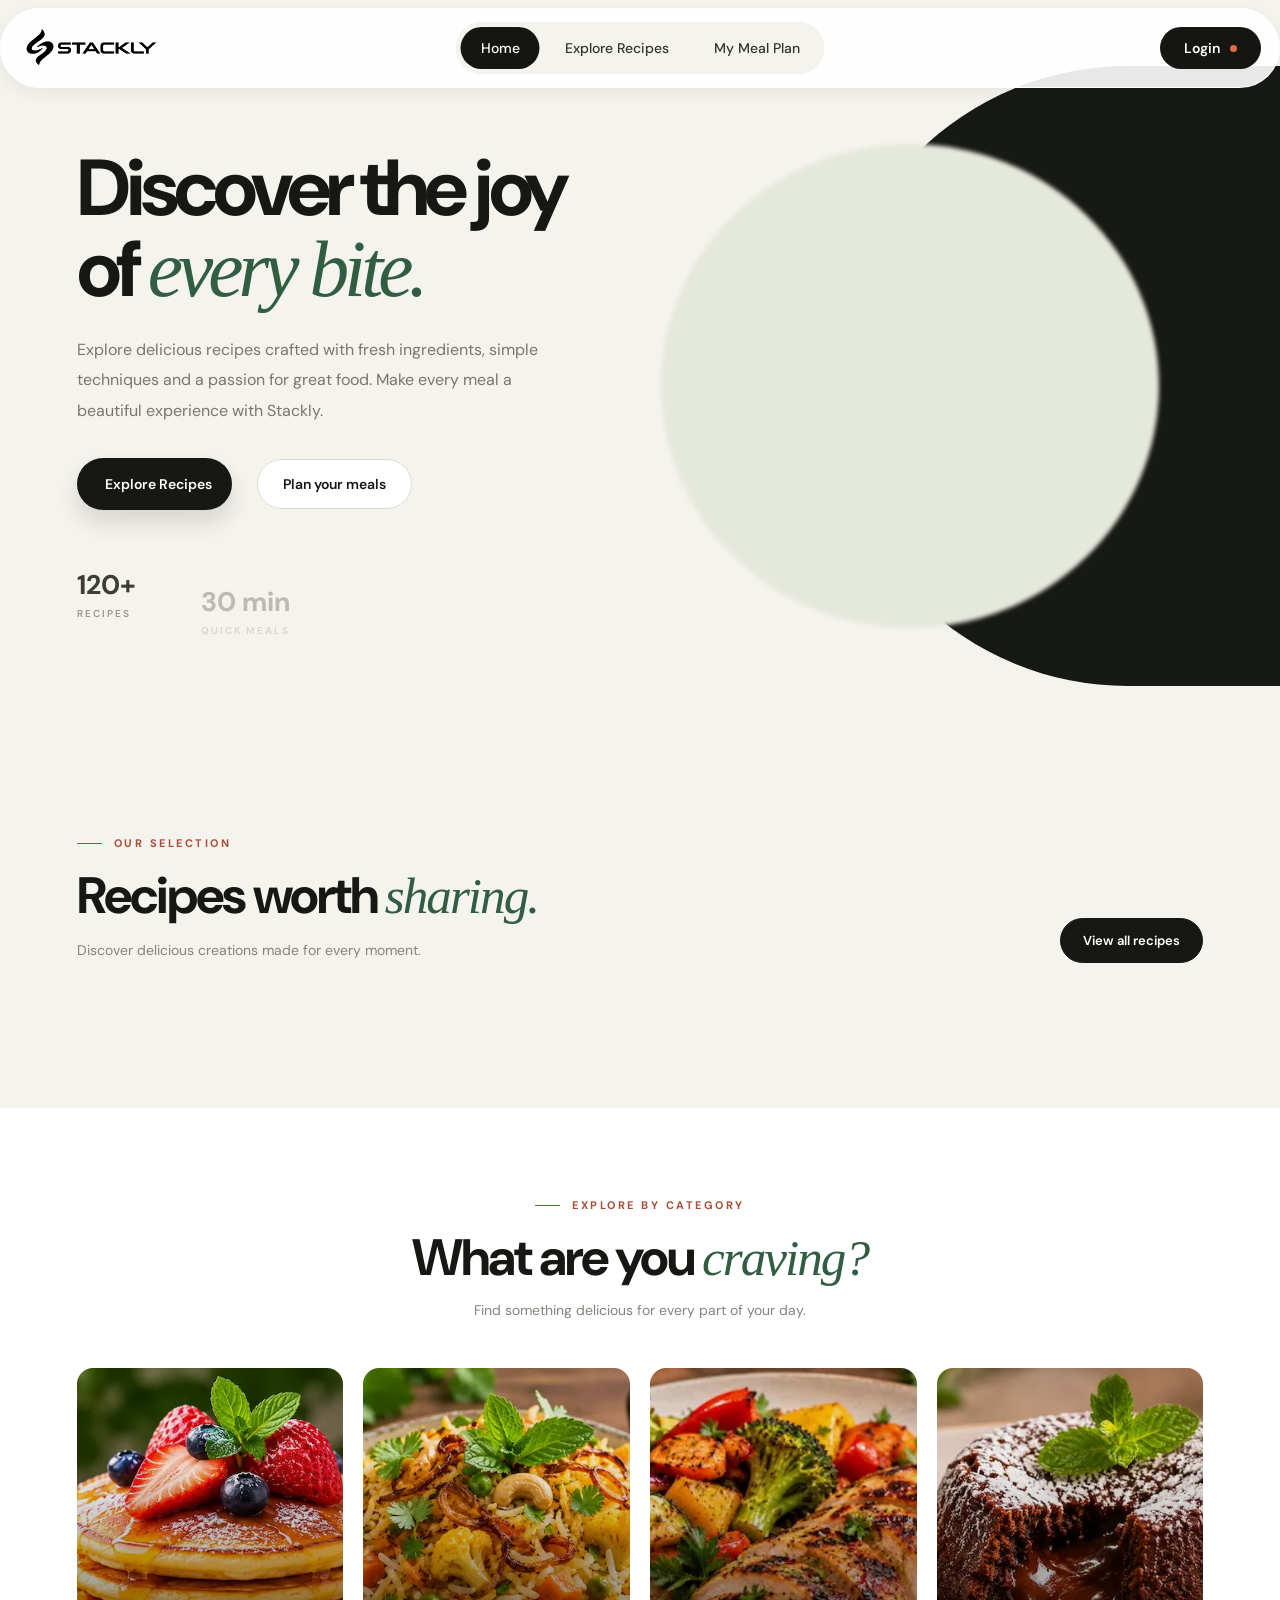
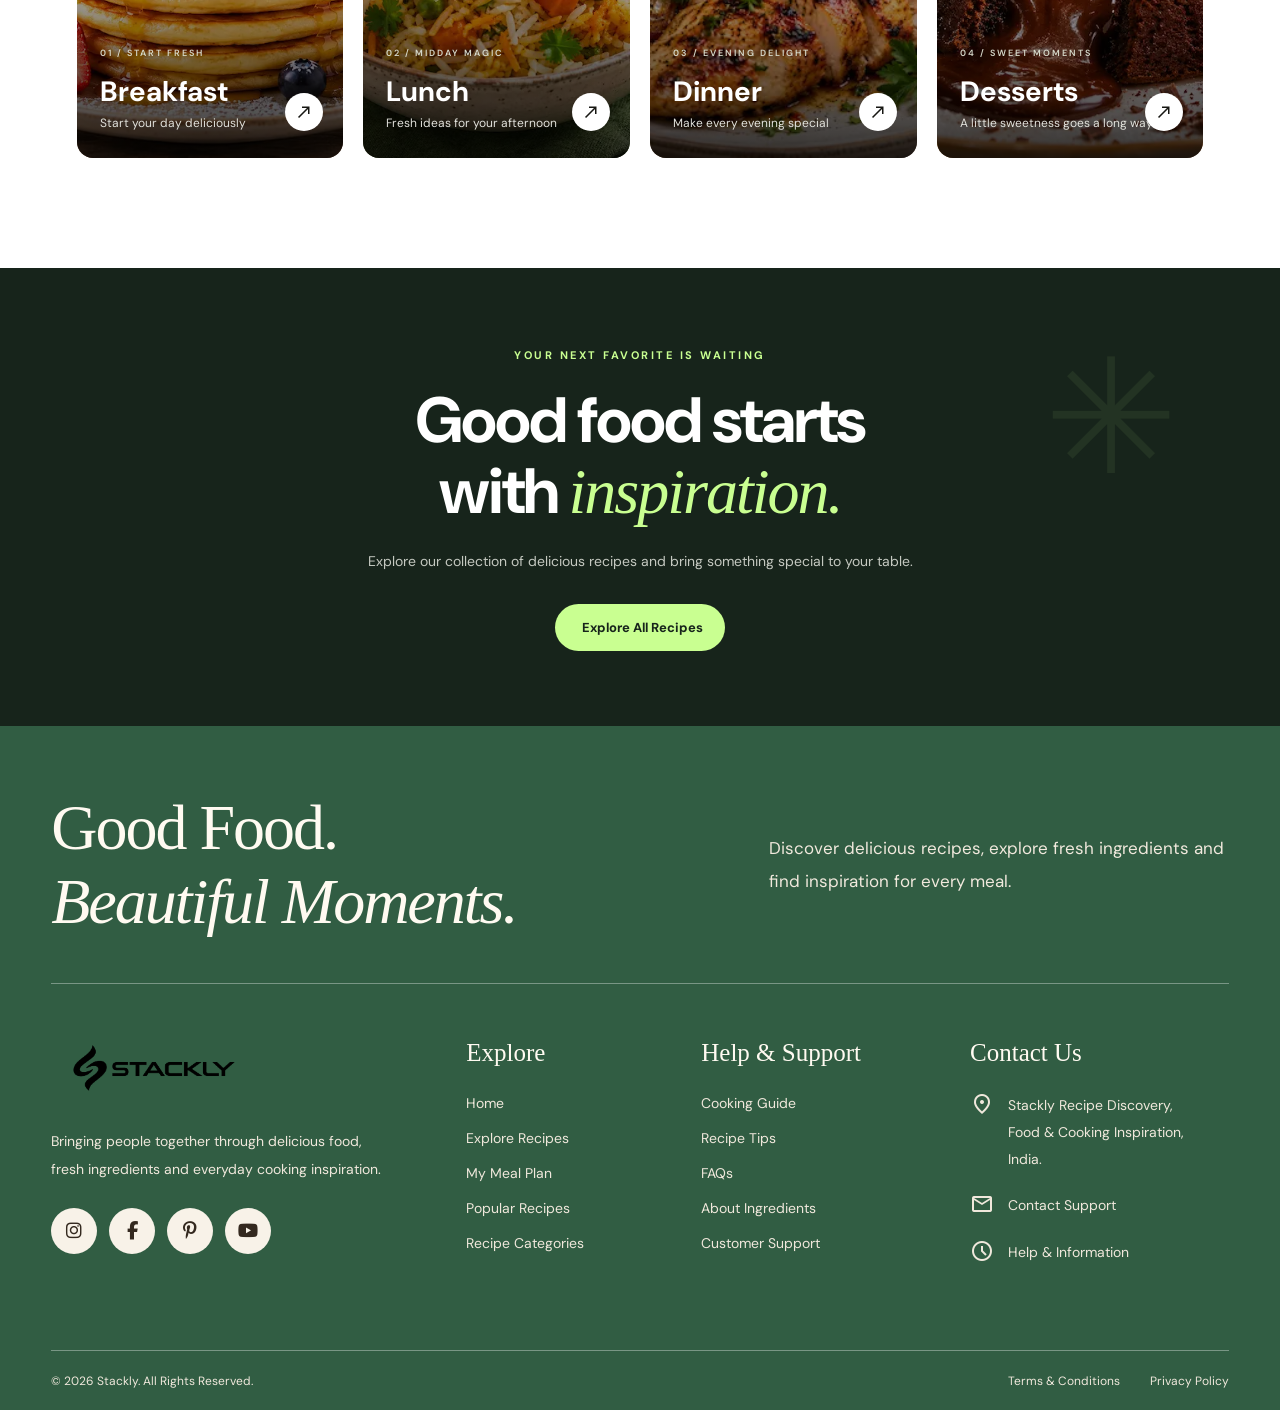
==== index.html @ 461951fd "first commit" ====
<!DOCTYPE html>
<html lang="en">

<head>
    <meta charset="UTF-8">
    <meta name="viewport" content="width=device-width, initial-scale=1.0">

    <title>Stackly | Recipe Discovery</title>
<link rel="stylesheet"
href="https://cdnjs.cloudflare.com/ajax/libs/font-awesome/6.5.2/css/all.min.css">
    <!-- Google Fonts -->
    <link rel="preconnect" href="https://fonts.googleapis.com">
    <link rel="preconnect" href="https://fonts.gstatic.com" crossorigin>
<link href="https://fonts.googleapis.com/css2?family=Material+Symbols+Outlined:opsz,wght,FILL,GRAD@24,400,0,0"
rel="stylesheet">
    <link href="https://fonts.googleapis.com/css2?family=DM+Sans:wght@400;500;600;700&display=swap" rel="stylesheet">
<link href="https://unpkg.com/aos@2.3.1/dist/aos.css" rel="stylesheet">
    <!-- CSS -->
    <link rel="stylesheet" href="css/style.css">
    <link rel="stylesheet" href="css/home.css">

</head>

<body>

    <!-- NAVBAR START -->

    <header class="stackly-header">

        <nav class="stackly-navbar">

            <!-- LOGO -->

            <div class="navbar-logo">
                <a href="index.html">
                    <img src="assets/black-logo.webp"
                         alt="Stackly Logo"
                         class="stackly-logo">
                </a>
            </div>


            <!-- CENTER NAVIGATION -->

            <div class="navbar-menu" id="navbarMenu">

                <ul class="nav-links">

                    <li>
                        <a href="index.html" class="nav-link active">
                            Home
                        </a>
                    </li>

                    <li>
                        <a href="explore.html" class="nav-link">
                            Explore Recipes
                        </a>
                    </li>

                    <li>
                        <a href="meal-plan.html" class="nav-link">
                            My Meal Plan
                        </a>
                    </li>

                </ul>

                <!-- MOBILE LOGIN -->

                <a href="404.html" class="mobile-login-btn">
                    Login
                </a>

            </div>


            <!-- DESKTOP LOGIN -->

            <div class="navbar-actions">

                <a href="404.html" class="navbar-login-btn">
                    Login
                    <span class="login-dot"></span>
                </a>

            </div>


            <!-- MOBILE HAMBURGER -->

            <button class="hamburger-menu"
                    id="hamburgerMenu"
                    aria-label="Open navigation menu"
                    aria-expanded="false"
                    aria-controls="navbarMenu">

                <span></span>
                <span></span>
                <span></span>

            </button>

        </nav>

    </header>


<!-- =====================================
     STACKLY HOME HERO SECTION
===================================== -->

<section class="recipe-hero">

    <!-- BACKGROUND DECORATION -->

    <div class="hero-bg-shape"></div>

    <div class="hero-container">

        <!-- LEFT CONTENT -->

        <div class="hero-content">

            <div class="hero-eyebrow" data-aos="fade-up">
                <span class="eyebrow-line"></span>
                <span>THE ART OF GOOD FOOD</span>
            </div>

            <h1 class="hero-title">
                Discover the joy
                <br>
                of <span>every bite.</span>
            </h1>

            <p class="hero-description">
                Explore delicious recipes crafted with fresh ingredients,
                simple techniques and a passion for great food.
                Make every meal a beautiful experience with Stackly.
            </p>

            <!-- BUTTONS -->

            <div class="hero-buttons">

                <a href="explore.html" class="hero-primary-btn">
                    Explore Recipes

                </a>

                <a href="meal-plan.html" class="hero-secondary-btn">
                    Plan your meals
    
                </a>

            </div>

            <!-- HERO STATISTICS -->

            <div class="hero-stats">

                <div class="stat-item">
                    <h3>120+</h3>
                    <p>RECIPES</p>
                </div>

                <div class="stat-item">
                    <h3>30 min</h3>
                    <p>QUICK MEALS</p>
                </div>

                <div class="stat-item">
                    <h3>100%</h3>
                    <p>FRESH IDEAS</p>
                </div>

            </div>

            <!-- BOTTOM LABEL -->

            <div class="hero-bottom-label">
                <span class="season-dot"></span>
                <span>COOK FRESH · EAT WELL · LIVE BETTER</span>
            </div>

        </div>


        <!-- RIGHT IMAGE CONTENT -->

        <div class="hero-visual">

            <div class="hero-image-bg"></div>

            <!-- MAIN FOOD IMAGE -->

            <div class="hero-main-image">

                <img src="assets/recipe-bowl.webp"
                     alt="Fresh healthy salad bowl"
                     class="hero-food-img">

            </div>

            <!-- FLOATING LABEL 1 -->

            <div class="floating-label label-one">
                <span class="label-icon">✦</span>
                <div>
                    <strong>Fresh ingredients</strong>
                    <small>Made with love</small>
                </div>
            </div>

            <!-- FLOATING LABEL 2 -->

            <div class="floating-label label-two">
                <span class="label-icon">◉</span>
                <div>
                    <strong>Easy to prepare</strong>
                    <small>Simple everyday cooking</small>
                </div>
            </div>

            <!-- DECORATIVE ELEMENTS -->

            <span class="hero-decoration decoration-one">✳</span>
            <span class="hero-decoration decoration-two">✦</span>
            <span class="hero-decoration decoration-three">✳</span>

        </div>

    </div>

</section>


<!-- =====================================
     POPULAR RECIPES SECTION
===================================== -->

<section class="popular-section">

    <div class="section-heading" data-aos="fade-up">

        <div class="section-eyebrow">
            <span></span>
            OUR SELECTION
        </div>

        <div class="section-heading-row">
            <div>
                <h2>Recipes worth <em>sharing.</em></h2>
                <p>Discover delicious creations made for every moment.</p>
            </div>

            <a href="explore.html" class="section-view-link">
                View all recipes
            </a>
        </div>

    </div>

    <!-- RECIPE CARDS GENERATED BY JAVASCRIPT -->

    <div class="popular-grid" id="popularRecipes"></div>

</section>


<!-- =====================================
     RECIPE CATEGORIES SECTION
===================================== -->

<section class="category-section">

    <div class="section-heading category-heading" data-aos="fade-up">

        <div class="section-eyebrow">
            <span></span>
            EXPLORE BY CATEGORY
        </div>

        <h2>What are you <em>craving?</em></h2>

        <p>Find something delicious for every part of your day.</p>

    </div>


    <div class="category-grid">

        <!-- BREAKFAST -->

        <a href="explore.html?category=Breakfast"
           class="category-card"
           data-aos="fade-up">

            <img src="assets/breakfast.webp"
                 alt="Breakfast recipes">

            <div class="category-overlay"></div>

            <div class="category-content">
                <span>01 / START FRESH</span>
                <h3>Breakfast</h3>
                <p>Start your day deliciously</p>
               <span class="category-arrow">
    <span class="material-symbols-outlined">north_east</span>
</span>
            </div>

        </a>


        <!-- LUNCH -->

        <a href="explore.html?category=Lunch"
           class="category-card"
           data-aos="fade-up"
           data-aos-delay="100">

            <img src="assets/Rustic Vegetable Biryani Feast.webp"
                 alt="Lunch recipes">

            <div class="category-overlay"></div>

            <div class="category-content">
                <span>02 / MIDDAY MAGIC</span>
                <h3>Lunch</h3>
                <p>Fresh ideas for your afternoon</p>
    <span class="category-arrow">
    <span class="material-symbols-outlined">north_east</span>
</span>
            </div>

        </a>


        <!-- DINNER -->

        <a href="explore.html?category=Dinner"
           class="category-card"
           data-aos="fade-up"
           data-aos-delay="200">

            <img src="assets/dinner.webp"
                 alt="Dinner recipes">

            <div class="category-overlay"></div>

            <div class="category-content">
                <span>03 / EVENING DELIGHT</span>
                <h3>Dinner</h3>
                <p>Make every evening special</p>
    <span class="category-arrow">
    <span class="material-symbols-outlined">north_east</span>
</span>
            </div>

        </a>


        <!-- DESSERTS -->

        <a href="explore.html?category=Desserts"
           class="category-card"
           data-aos="fade-up"
           data-aos-delay="300">

            <img src="assets/deserts.webp"
                 alt="Dessert recipes">

            <div class="category-overlay"></div>

            <div class="category-content">
                <span>04 / SWEET MOMENTS</span>
                <h3>Desserts</h3>
                <p>A little sweetness goes a long way</p>
            <span class="category-arrow">
    <span class="material-symbols-outlined">north_east</span>
</span>
            </div>

        </a>

    </div>

</section>


<!-- =====================================
     EXPLORE RECIPES CTA
===================================== -->

<section class="explore-cta" data-aos="fade-up">

    <div class="cta-content">

        <span class="cta-eyebrow">YOUR NEXT FAVORITE IS WAITING</span>

        <h2>
            Good food starts
            <br>
            with <em>inspiration.</em>
        </h2>

        <p>
            Explore our collection of delicious recipes
            and bring something special to your table.
        </p>

        <a href="explore.html" class="cta-explore-btn">
            Explore All Recipes
    
        </a>

    </div>

    <div class="cta-decoration">✳</div>

</section>


<!-- =====================================
     STACKLY RECIPE DISCOVERY FOOTER
===================================== -->

<footer class="stackly-footer">

    <!-- FOOTER TOP CONTENT -->

    <div class="footer-top">

        <div class="footer-top-heading">

            <h2>
                Good Food.
                <br>
                <span>Beautiful Moments.</span>
            </h2>

            <p>
                Discover delicious recipes, explore fresh ingredients
                and find inspiration for every meal.
            </p>

        </div>

    </div>


    <!-- FOOTER MAIN CONTENT -->

    <div class="footer-main">

        <!-- BRAND COLUMN -->

        <div class="footer-brand">

            <a href="index.html" class="footer-logo-link">

                <img src="assets/black-logo.webp"
                     alt="Stackly Recipe Discovery"
                     class="footer-logo">

            </a>

            <p class="footer-description">
                Bringing people together through delicious food,
                fresh ingredients and everyday cooking inspiration.
            </p>


            <!-- SOCIAL ICONS -->

            <div class="footer-social">

                <a href="404.html" aria-label="Instagram">
                    <i class="fa-brands fa-instagram"></i>
                </a>

                <a href="404.html" aria-label="Facebook">
                    <i class="fa-brands fa-facebook-f"></i>
                </a>

                <a href="404.html" aria-label="Pinterest">
                    <i class="fa-brands fa-pinterest-p"></i>
                </a>

                <a href="404.html" aria-label="YouTube">
                    <i class="fa-brands fa-youtube"></i>
                </a>

            </div>

        </div>


        <!-- LINKS COLUMN -->

        <div class="footer-column">

            <h3>Explore</h3>

            <ul>

                <li>
                    <a href="index.html">Home</a>
                </li>

                <li>
                    <a href="explore.html">Explore Recipes</a>
                </li>

                <li>
                    <a href="meal-plan.html">My Meal Plan</a>
                </li>

                <li>
                    <a href="404.html">Popular Recipes</a>
                </li>

                <li>
                    <a href="404.html">Recipe Categories</a>
                </li>

            </ul>

        </div>


        <!-- HELP COLUMN -->

        <div class="footer-column">

            <h3>Help & Support</h3>

            <ul>

                <li>
                    <a href="404.html">Cooking Guide</a>
                </li>

                <li>
                    <a href="404.html">Recipe Tips</a>
                </li>

                <li>
                    <a href="404.html">FAQs</a>
                </li>

                <li>
                    <a href="404.html">About Ingredients</a>
                </li>

                <li>
                    <a href="404.html">Customer Support</a>
                </li>

            </ul>

        </div>


        <!-- CONTACT COLUMN -->

        <div class="footer-column footer-contact">

            <h3>Contact Us</h3>

            <div class="footer-contact-item">

              <span class="material-symbols-outlined">location_on</span>

                <p>
                    Stackly Recipe Discovery,
                    <br>
                    Food & Cooking Inspiration,
                    <br>
                    India.
                </p>

            </div>

            <a href="404.html" class="footer-contact-item">

            <span class="material-symbols-outlined">mail</span>

                <span>Contact Support</span>

            </a>

            <a href="404.html" class="footer-contact-item">

                <span class="material-symbols-outlined">schedule</span>

                <span>Help & Information</span>

            </a>

        </div>

    </div>


    <!-- FOOTER BOTTOM -->

    <div class="footer-bottom">

        <p>
            © 2026 Stackly. All Rights Reserved.
        </p>

        <div class="footer-bottom-links">

            <a href="404.html">Terms & Conditions</a>

            <a href="404.html">Privacy Policy</a>

        </div>

    </div>

</footer>








    <!-- JAVASCRIPT -->
<script src="https://cdnjs.cloudflare.com/ajax/libs/gsap/3.12.5/gsap.min.js"></script>
<script src="https://unpkg.com/aos@2.3.1/dist/aos.js"></script>
    <script src="js/script.js"></script>
    <script src="js/home.js"></script>

</body>

</html>
---- css/style.css ----
/* =====================================
   STACKLY RECIPE DISCOVERY NAVBAR
===================================== */

* {
    margin: 0;
    padding: 0;
    box-sizing: border-box;
}

body {
    font-family: 'DM Sans', sans-serif;
    background: #f5f3ed;
}

/* HEADER */

.stackly-header {
    width: 100%;
    padding: 8px 3%;
    position: relative;
    z-index: 1000;
}

/* NAVBAR */
.stackly-navbar {
    width: 100%;
    min-height: 68px;
    padding: 8px 18px;

    display: flex;
    align-items: center;
    justify-content: space-between;

    background: rgba(255, 255, 255, 0.90);
    border: 1px solid rgba(255, 255, 255, 0.9);
    border-radius: 50px;

    box-shadow: 0 5px 20px rgba(0, 0, 0, 0.06);

    position: fixed;
    top: 8px;
    left: 0;
    z-index: 9999;
}

/* LOGO */

.navbar-logo {
    display: flex;
    align-items: center;
    z-index: 2;
}

.logo-link {
    display: flex;
    align-items: center;
    text-decoration: none;
}

.stackly-logo {
    width: 145px;
    height: 62px;
    object-fit: contain;
    display: block;
}

/* CENTER MENU */

.navbar-menu {
    position: absolute;
    left: 50%;
    transform: translateX(-50%);

    display: flex;
    align-items: center;
}

.nav-links {
    list-style: none;

    display: flex;
    align-items: center;
    gap: 5px;

    padding: 5px;
    background: #f5f3ed;
    border-radius: 50px;
}

.nav-links li {
    display: flex;
}

.nav-link {
    text-decoration: none;
    color: #34342f;

    font-size: 14px;
    font-weight: 500;

    padding: 12px 20px;
    border-radius: 50px;

    white-space: nowrap;
    transition: 0.3s ease;
}

.nav-link:hover,
.nav-link.active {
    background: #151512;
    color: #ffffff;
}

/* DESKTOP LOGIN */

.navbar-actions {
    display: flex;
    align-items: center;
    z-index: 2;
}

.navbar-login-btn {
    display: flex;
    align-items: center;
    gap: 10px;

    text-decoration: none;
    color: #ffffff;

    background: #151512;
    padding: 12px 24px;

    border-radius: 50px;
    font-size: 14px;
    font-weight: 600;

    transition: 0.3s ease;
}

.navbar-login-btn:hover {
    background: #315d43;
}

.login-dot {
    width: 7px;
    height: 7px;
    background: #e56b42;
    border-radius: 50%;
}

/* MOBILE LOGIN HIDDEN */

.mobile-login-btn {
    display: none;
}

/* HAMBURGER */

.hamburger-menu {
    display: none;

    width: 42px;
    height: 42px;

    border: none;
    background: #151512;
    border-radius: 50%;

    cursor: pointer;

    flex-direction: column;
    align-items: center;
    justify-content: center;
    gap: 5px;

    z-index: 5;
}

.hamburger-menu span {
    width: 18px;
    height: 2px;
    background: #ffffff;
    border-radius: 5px;
    transition: 0.3s ease;
}

/* HAMBURGER ANIMATION */

.hamburger-menu.active span:nth-child(1) {
    transform: translateY(7px) rotate(45deg);
}

.hamburger-menu.active span:nth-child(2) {
    opacity: 0;
}

.hamburger-menu.active span:nth-child(3) {
    transform: translateY(-7px) rotate(-45deg);
}

/* =====================================
   MOBILE RESPONSIVE
===================================== */

@media (max-width: 768px) {

    .stackly-header {
        padding: 8px 3%;
    }

    .stackly-navbar {
        min-height: 62px;
        padding: 7px 12px 7px 16px;
        border-radius: 40px;
    }

    .stackly-logo {
        width: 125px;
        height: 38px;
    }

    /* HIDE DESKTOP LOGIN */

    .navbar-actions {
        display: none;
    }

    /* SHOW HAMBURGER */

    .hamburger-menu {
        display: flex;
    }

    /* MOBILE NAVIGATION */

    .navbar-menu {
        position: absolute;

        top: calc(100% + 10px);
        left: 0;

        width: 100%;
        padding: 25px 20px;

        background: #ffffff;
        border-radius: 22px;

        box-shadow: 0 10px 30px rgba(0, 0, 0, 0.10);

        display: flex;
        flex-direction: column;
        align-items: center;
        gap: 20px;

        transform: translateY(-10px);
        opacity: 0;
        visibility: hidden;
        pointer-events: none;

        transition: 0.3s ease;
    }

    .navbar-menu.active {
        transform: translateY(0);
        opacity: 1;
        visibility: visible;
        pointer-events: auto;
    }

    .nav-links {
        width: 100%;
        flex-direction: column;
        align-items: stretch;

        background: transparent;
        gap: 8px;
        padding: 0;
    }

    .nav-links li {
        width: 100%;
    }

    .nav-link {
        display: block;
        width: 100%;
        text-align: center;
        padding: 13px 15px;
        font-size: 15px;
    }

    /* MOBILE LOGIN BUTTON */

    .mobile-login-btn {
        display: block;

        width: 100%;
        text-align: center;

        text-decoration: none;
        color: #ffffff;

        background: #151512;
        padding: 13px 20px;

        border-radius: 50px;
        font-size: 14px;
        font-weight: 600;
    }

}

/* SMALL MOBILE */

@media (max-width: 380px) {

    .stackly-logo {
        width: 110px;
    }

    .stackly-navbar {
        padding-left: 12px;
    }

}



/* =====================================
   STACKLY RECIPE DISCOVERY FOOTER
===================================== */

.stackly-footer {
    width: 100%;
    background:#315d43;
    color: #fffaf1;
    padding: 65px 4% 0;
    overflow: hidden;
}

/* FOOTER TOP */

.footer-top {
    width: 100%;
    padding-bottom: 45px;
    border-bottom: 1px solid rgba(255,255,255,0.35);
}

.footer-top-heading {
    display: flex;
    justify-content: space-between;
    align-items: center;
    gap: 40px;
}

.footer-top-heading h2 {
    font-family: Georgia, serif;
    font-size: clamp(45px, 5vw, 72px);
    font-weight: 400;
    line-height: 1.15;
    letter-spacing: -2px;
    color: #fffaf1;
}

.footer-top-heading h2 span {
    font-style: italic;
}

.footer-top-heading p {
    max-width: 460px;
    font-size: 17px;
    line-height: 1.9;
    color: #f1e9dd;
}


/* =====================================
   FOOTER MAIN
===================================== */

.footer-main {
    display: grid;
    grid-template-columns: 1.6fr 0.8fr 0.95fr 1.15fr;
    gap: 55px;

    padding: 55px 0 65px;
}

/* BRAND */

.footer-brand {
    max-width: 350px;
}

.footer-logo-link {
    display: inline-flex;
    align-items: center;
    margin-bottom: 28px;
}

.footer-logo {
    width: 205px;
    height: 60px;
    object-fit: contain;
    display: block;
}

.footer-description {
    max-width: 340px;
    font-size: 14px;
    line-height: 2;
    color: #f0e8dc;
    margin-bottom: 25px;
}


/* =====================================
   SOCIAL ICONS
===================================== */

.footer-social {
    display: flex;
    align-items: center;
    gap: 12px;
}

.footer-social a {
    width: 46px;
    height: 46px;

    display: flex;
    align-items: center;
    justify-content: center;

    background: #f8f2e8;
    color: #34291f;

    border-radius: 50%;
    text-decoration: none;

    font-size: 18px;
    transition: all 0.35s ease;
}

.footer-social a:hover {
    background: #c9ff91;
    color: #17241b;
    transform: translateY(-5px);
}


/* =====================================
   FOOTER COLUMNS
===================================== */

.footer-column h3 {
    font-family: Georgia, serif;
    font-size: 25px;
    font-weight: 400;
    color: #fffaf1;
    margin-bottom: 25px;
}

.footer-column ul {
    list-style: none;
}

.footer-column ul li {
    margin-bottom: 14px;
}

.footer-column ul li a {
    color: #f0e8dc;
    text-decoration: none;
    font-size: 14px;
    transition: all 0.3s ease;
}

.footer-column ul li a:hover {
    color: #c9ff91;
    padding-left: 5px;
}


/* =====================================
   CONTACT DETAILS
===================================== */

.footer-contact-item {
    display: flex;
    align-items: flex-start;
    gap: 14px;

    color: #f0e8dc;
    text-decoration: none;

    font-size: 14px;
    line-height: 1.9;

    margin-bottom: 20px;
    transition: 0.3s ease;
}

.footer-contact-item i {
    color: #c9ff91;
    font-size: 18px;
    margin-top: 4px;
    min-width: 18px;
}

.footer-contact-item:hover {
    color: #c9ff91;
}


/* =====================================
   FOOTER BOTTOM
===================================== */

.footer-bottom {
    min-height: 60px;
    border-top: 1px solid rgba(255,255,255,0.35);

    display: flex;
    justify-content: space-between;
    align-items: center;
    gap: 20px;
}

.footer-bottom p {
    font-size: 12px;
    color: #f0e8dc;
}

.footer-bottom-links {
    display: flex;
    align-items: center;
    gap: 30px;
}

.footer-bottom-links a {
    color: #f0e8dc;
    text-decoration: none;
    font-size: 12px;
    transition: 0.3s ease;
}

.footer-bottom-links a:hover {
    color: #c9ff91;
}


/* =====================================
   TABLET RESPONSIVE
===================================== */

@media (max-width: 1024px) {

    .footer-main {
        grid-template-columns: repeat(2, 1fr);
        gap: 45px;
    }

    .footer-top-heading h2 {
        font-size: 52px;
    }

    .footer-top-heading p {
        max-width: 350px;
        font-size: 15px;
    }

}


/* =====================================
   MOBILE RESPONSIVE
===================================== */

@media (max-width: 600px) {

    .stackly-footer {
        padding: 50px 6% 0;
    }

    /* TOP CONTENT */

    .footer-top {
        padding-bottom: 30px;
        text-align: center;
    }

    .footer-top-heading {
        flex-direction: column;
        gap: 18px;
        align-items: center;
    }

    .footer-top-heading h2 {
        font-size: 42px;
        line-height: 1.2;
        letter-spacing: -1px;
    }

    .footer-top-heading p {
        font-size: 13px;
        line-height: 1.8;
        text-align: center;
        max-width: 350px;
    }

    /* MAIN CONTENT */

    .footer-main {
        grid-template-columns: 1fr;
        gap: 35px;
        padding: 40px 0;
        text-align: center;
    }

    /* BRAND */

    .footer-brand {
        max-width: 100%;
        display: flex;
        flex-direction: column;
        align-items: center;
    }

    .footer-logo-link {
        margin-bottom: 18px;
    }

    .footer-logo {
        width: 175px;
        height: 52px;
    }

    .footer-description {
        font-size: 13px;
        line-height: 1.8;
        max-width: 330px;
        margin-bottom: 20px;
    }

    /* SOCIAL */

    .footer-social {
        justify-content: center;
        gap: 12px;
    }

    .footer-social a {
        width: 42px;
        height: 42px;
        font-size: 16px;
    }

    /* FOOTER LINKS */

    .footer-column {
        width: 100%;
    }

    .footer-column h3 {
        font-size: 24px;
        margin-bottom: 18px;
    }

    .footer-column ul li {
        margin-bottom: 12px;
    }

    .footer-column ul li a {
        font-size: 13px;
    }

    /* CONTACT */

    .footer-contact {
        display: flex;
        flex-direction: column;
        align-items: center;
    }

    .footer-contact-item {
        justify-content: center;
        text-align: left;
        font-size: 13px;
        margin-bottom: 17px;
    }

    /* BOTTOM */

    .footer-bottom {
        flex-direction: column;
        justify-content: center;
        gap: 15px;
        padding: 22px 0;
        text-align: center;
    }

    .footer-bottom p {
        font-size: 11px;
    }

    .footer-bottom-links {
        justify-content: center;
        gap: 22px;
    }

    .footer-bottom-links a {
        font-size: 11px;
    }

}


/* =====================================
   EXTRA SMALL MOBILE
===================================== */

@media (max-width: 380px) {

    .footer-top-heading h2 {
        font-size: 36px;
    }

    .footer-main {
        gap: 30px;
    }

    .footer-logo {
        width: 155px;
    }

    .footer-bottom-links {
        gap: 15px;
    }

}
---- css/home.css ----
/* =========================================
   STACKLY RECIPE DISCOVERY - HERO SECTION
========================================= */

.recipe-hero {
    width: 100%;
    min-height: 720px;
    position: relative;
    overflow: hidden;
    background: #f5f3ed;
    display: flex;
    align-items: center;
    padding: 75px 6% 55px;
    background-image: url("https://images.openai.com/static-rsc-4/KHXulP_rkFVwPnQXHlmaXB71MqcoGeoUI4T3Zp7mbxTTWZoZhwn34rZwVlCZm_Da08HT0ODGpRAOb3Y2FzeMTuqUCaBKnlz4qjm9gpp1VuV0NiRy7KJrbR04m5UtVo1WgG-P84YvFeqE3p4uks5TNyjxbodOl3wqzHpuo1BDQ-H4QJuyBUNorN5hcTEcDLgJ?purpose=fullsize");
}

/* BACKGROUND SHAPE */

.hero-bg-shape {
    position: absolute;
    width: 620px;
    height: 620px;
    right: -170px;
    top: 50%;
    transform: translateY(-50%);
    background: #171914;
    border-radius: 48% 0 0 48%;
    z-index: 0;
}

/* MAIN CONTAINER */

.hero-container {
    width: 100%;
    max-width: 1450px;
    margin: auto;

    display: grid;
    grid-template-columns: 48% 52%;
    align-items: center;

    position: relative;
    z-index: 2;
}

/* LEFT CONTENT */

.hero-content {
    width: 100%;
    max-width: 620px;
    position: relative;
    z-index: 3;
}

/* EYEBROW */

.hero-eyebrow {
    display: flex;
    align-items: center;
    gap: 12px;
    margin-bottom: 28px;

    color: #a84e36;
    font-size: 12px;
    font-weight: 700;
    letter-spacing: 3px;
}

.eyebrow-line {
    width: 27px;
    height: 1px;
    background: #a84e36;
}

/* HEADING */

.hero-title {
    font-size: clamp(55px, 6.2vw, 88px);
    line-height: 1.02;
    letter-spacing: -5px;
    font-weight: 700;
    color: #171713;
    margin-bottom: 25px;
}

.hero-title span {
    font-family: Georgia, serif;
    font-style: italic;
    font-weight: 400;
    letter-spacing: -5px;
    color: #315d43;
}

/* DESCRIPTION */

.hero-description {
    max-width: 480px;
    font-size: 16px;
    line-height: 1.9;
    color: #77766f;
    margin-bottom: 32px;
}

/* BUTTONS */

.hero-buttons {
    display: flex;
    align-items: center;
    gap: 25px;
    margin-bottom: 52px;
}

.hero-primary-btn {
    display: inline-flex;
    align-items: center;
    justify-content: center;
    gap: 18px;

    padding: 17px 20px 17px 28px;

    color: #ffffff;
    background: #171713;

    border-radius: 50px;
    text-decoration: none;

    font-size: 14px;
    font-weight: 600;

    box-shadow: 0 12px 25px rgba(0,0,0,0.13);
    transition: 0.35s ease;
}

.hero-primary-btn:hover {
    background: #315d43;
    transform: translateY(-4px);
}

.btn-arrow {
    width: 30px;
    height: 30px;

    display: flex;
    align-items: center;
    justify-content: center;

    border-radius: 50%;
    background: #ffffff;
    color: #171713;
    font-size: 17px;
}

.hero-secondary-btn {
    color: #292922;
    text-decoration: none;
    font-size: 14px;
    font-weight: 600;

    display: flex;
    gap: 10px;
    align-items: center;

    border-bottom: 1px solid #a9a79f;
    padding-bottom: 6px;

    transition: 0.3s ease;
}

.hero-secondary-btn:hover {
    color: #315d43;
    border-color: #315d43;
}

/* STATISTICS */

.hero-stats {
    display: flex;
    align-items: center;
    gap: 65px;
}

.stat-item h3 {
    font-size: 27px;
    font-weight: 700;
    color: #171713;
    margin-bottom: 5px;
}

.stat-item p {
    font-size: 10px;
    letter-spacing: 2px;
    color: #85837b;
    font-weight: 600;
}

/* BOTTOM LABEL */

.hero-bottom-label {
    display: flex;
    align-items: center;
    gap: 13px;
    margin-top: 40px;

    color: #85837b;
    font-size: 10px;
    letter-spacing: 2px;
    font-weight: 600;
}

.season-dot {
    width: 7px;
    height: 7px;
    background: #b05236;
    border-radius: 50%;
}

/* =========================================
   RIGHT SIDE IMAGE
========================================= */

.hero-visual {
    min-height: 570px;
    width: 100%;
    position: relative;

    display: flex;
    align-items: center;
    justify-content: center;
}

.hero-image-bg {
    position: absolute;
    width: 85%;
    height: 85%;
    background: #e5e8dc;
    border-radius: 50%;
    filter: blur(2px);
}

.hero-main-image {
    width: 100%;
    max-width: 590px;
    position: relative;
    z-index: 2;
}

.hero-food-img {
    width: 100%;
    height: auto;
    max-height: 550px;
    object-fit: contain;
    display: block;

    filter: drop-shadow(0 25px 25px rgba(0,0,0,0.15));
}

/* FLOATING LABELS */

.floating-label {
    position: absolute;
    z-index: 4;

    display: flex;
    align-items: center;
    gap: 11px;

    padding: 12px 17px;

    background: rgba(255,255,255,0.94);
    border: 1px solid rgba(255,255,255,0.8);
    border-radius: 50px;

    box-shadow: 0 10px 30px rgba(0,0,0,0.12);
}

.label-one {
    top: 15%;
    left: 1%;
}

.label-two {
    bottom: 17%;
    left: 0%;
}

.label-icon {
    width: 30px;
    height: 30px;

    display: flex;
    align-items: center;
    justify-content: center;

    border-radius: 50%;
    background: #eaf0dc;
    color: #315d43;
    font-size: 17px;
}

.floating-label strong {
    display: block;
    color: #22221d;
    font-size: 12px;
    font-weight: 700;
}

.floating-label small {
    display: block;
    color: #88877f;
    font-size: 10px;
    margin-top: 3px;
}

/* DECORATIONS */

.hero-decoration {
    position: absolute;
    z-index: 3;
    color: #8da66d;
    font-size: 40px;
}

.decoration-one {
    top: 10%;
    right: 18%;
}

.decoration-two {
    top: 47%;
    left: 5%;
    font-size: 25px;
}

.decoration-three {
    bottom: 9%;
    right: 15%;
    font-size: 30px;
}


/* =========================================
   TABLET RESPONSIVE
========================================= */

@media (max-width: 1024px) {

    .recipe-hero {
        padding: 65px 4% 45px;
    }

    .hero-container {
        grid-template-columns: 48% 52%;
    }

    .hero-title {
        font-size: 60px;
        letter-spacing: -3px;
    }

    .hero-title span {
        letter-spacing: -3px;
    }

    .hero-stats {
        gap: 35px;
    }

    .hero-visual {
        min-height: 450px;
    }

    .hero-bg-shape {
        width: 500px;
        height: 500px;
        right: -170px;
    }

    .floating-label {
        padding: 9px 12px;
    }

}


/* =========================================
   MOBILE RESPONSIVE
========================================= */

@media (max-width: 768px) {

    .recipe-hero {
        min-height: auto;
        padding: 65px 6% 45px;
    }

    .hero-container {
        grid-template-columns: 1fr;
        gap: 20px;
        text-align: center;
    }

    /* CENTER CONTENT */

    .hero-content {
        max-width: 100%;
        display: flex;
        flex-direction: column;
        align-items: center;
    }

    .hero-eyebrow {
        justify-content: center;
        font-size: 10px;
        letter-spacing: 2px;
        margin-bottom: 22px;
    }

    .hero-title {
        font-size: clamp(45px, 10vw, 65px);
        line-height: 1.08;
        letter-spacing: -2.5px;
        margin-bottom: 20px;
    }

    .hero-title span {
        letter-spacing: -2.5px;
    }

    .hero-description {
        max-width: 480px;
        font-size: 14px;
        line-height: 1.8;
        margin-bottom: 25px;
    }

    .hero-buttons {
        justify-content: center;
        flex-wrap: wrap;
        gap: 18px;
        margin-bottom: 35px;
    }

    .hero-primary-btn {
        padding: 14px 17px 14px 22px;
        font-size: 13px;
    }

    .hero-secondary-btn {
        font-size: 13px;
    }

    /* CENTER STATISTICS */

    .hero-stats {
        width: 100%;
        justify-content: center;
        gap: 28px;
    }

    .stat-item h3 {
        font-size: 22px;
    }

    .stat-item p {
        font-size: 9px;
        letter-spacing: 1px;
    }

    .hero-bottom-label {
        justify-content: center;
        margin-top: 28px;
        font-size: 9px;
        letter-spacing: 1.2px;
    }

    /* IMAGE */

    .hero-visual {
        min-height: 390px;
        width: 100%;
        margin-top: 10px;
    }

    .hero-main-image {
        max-width: 420px;
        width: 90%;
    }

    .hero-food-img {
        max-height: 390px;
    }

    .hero-bg-shape {
        width: 100%;
        height: 320px;
        right: -35%;
        border-radius: 50% 0 0 50%;
    }

    .hero-image-bg {
        width: 80%;
        height: 80%;
    }

    .label-one {
        top: 7%;
        left: 0;
    }

    .label-two {
        bottom: 7%;
        left: 0;
    }

    .floating-label {
        padding: 9px 12px;
        gap: 8px;
    }

    .floating-label strong {
        font-size: 10px;
    }

    .floating-label small {
        font-size: 9px;
    }

    .label-icon {
        width: 25px;
        height: 25px;
        font-size: 14px;
    }

    .decoration-one {
        right: 8%;
    }

    .decoration-two {
        left: 5%;
    }

    .decoration-three {
        right: 8%;
    }

}


/* =========================================
   SMALL MOBILE
========================================= */

@media (max-width: 420px) {

    .recipe-hero {
        padding: 50px 5% 35px;
    }

    .hero-title {
        font-size: 43px;
    }

    .hero-description {
        font-size: 13px;
    }

    .hero-buttons {
        gap: 15px;
    }

    .hero-stats {
        gap: 18px;
    }

    .stat-item h3 {
        font-size: 19px;
    }

    .hero-visual {
        min-height: 320px;
    }

    .hero-food-img {
        max-height: 320px;
    }

    .floating-label {
        padding: 7px 9px;
    }

    .floating-label strong {
        font-size: 9px;
    }

    .hero-bottom-label {
        font-size: 8px;
    }

}

/* PLAN YOUR MEALS BUTTON */

.hero-secondary-btn {
    display: inline-flex;
    align-items: center;
    justify-content: center;
    gap: 12px;

    padding: 15px 25px;

    background: #ffffff;
    color: #171713;

    border: 1px solid #dedbd2;
    border-radius: 50px;

    font-size: 14px;
    font-weight: 600;
    text-decoration: none;

    transition: all 0.35s ease;
}

.hero-secondary-btn span {
    font-size: 20px;
    transition: transform 0.35s ease;
}

.hero-secondary-btn:hover {
    background: #171713;
    color: #ffffff;
    border-color: #171713;
    transform: translateY(-3px);
}

.hero-secondary-btn:hover span {
    transform: translateX(5px);
}




/* =====================================
   POPULAR RECIPES SECTION
===================================== */

.popular-section {
    width: 100%;
    padding: 100px 6%;
    background: #f5f3ed;
}

.section-heading {
    max-width: 1450px;
    margin: 0 auto 45px;
}

.section-eyebrow {
    display: flex;
    align-items: center;
    gap: 12px;
    color: #a84e36;
    font-size: 11px;
    font-weight: 700;
    letter-spacing: 2.5px;
    margin-bottom: 18px;
}

.section-eyebrow span {
    width: 25px;
    height: 1px;
    background: #a84e36;
}

.section-heading-row {
    display: flex;
    justify-content: space-between;
    align-items: end;
    gap: 20px;
}

.section-heading h2 {
    font-size: clamp(35px, 4vw, 55px);
    line-height: 1.1;
    letter-spacing: -2px;
    color: #171713;
}

.section-heading h2 em {
    font-family: Georgia, serif;
    color: #315d43;
    font-weight: 400;
}

.section-heading > p,
.section-heading-row p {
    color: #85837b;
    font-size: 14px;
    margin-top: 15px;
    line-height: 1.7;
}

.section-view-link {
    color: #171713;
    text-decoration: none;
    font-size: 13px;
    font-weight: 600;
    border-bottom: 1px solid #aaa79e;
    padding-bottom: 8px;
    white-space: nowrap;
    transition: 0.3s ease;
}

.section-view-link span {
    margin-left: 8px;
    font-size: 17px;
}

.section-view-link:hover {
    color: #ffffff;
    border-color: #315d43;

}

/* RECIPE GRID */

.popular-grid {
    max-width: 1450px;
    margin: auto;
    display: grid;
    grid-template-columns: repeat(4, 1fr);
    gap: 24px;
}

.popular-card {
    min-width: 0;
}

.popular-image-wrap {
    width: 100%;
    aspect-ratio: 0.92 / 1;
    position: relative;
    overflow: hidden;
    border-radius: 17px;
    background: #e7e5dc;
}

.popular-image-wrap img {
    width: 100%;
    height: 100%;
    object-fit: cover;
    display: block;
    transition: transform 0.6s ease;
}

.popular-card:hover .popular-image-wrap img {
    transform: scale(1.07);
}

.recipe-category-tag {
    position: absolute;
    top: 14px;
    left: 14px;
    padding: 8px 13px;
    background: rgba(255,255,255,0.94);
    color: #315d43;
    border-radius: 30px;
    font-size: 10px;
    font-weight: 700;
    letter-spacing: 0.5px;
}

.recipe-time {
    position: absolute;
    bottom: 14px;
    right: 14px;
    padding: 8px 12px;
    background: rgba(23,23,19,0.85);
    color: #ffffff;
    border-radius: 30px;
    font-size: 11px;
}

.popular-info {
    padding: 17px 2px;
}

.popular-info h3 {
    font-size: 19px;
    font-weight: 700;
    color: #171713;
    margin-bottom: 9px;
}

.popular-info p {
    font-size: 12px;
    color: #85837b;
}

.recipe-card-bottom {
    display: flex;
    justify-content: space-between;
    align-items: center;
}

.view-recipe-link {
    text-decoration: none;
    color: #315d43;
    font-size: 12px;
    font-weight: 700;
    transition: 0.3s ease;
}

.view-recipe-link:hover {
    color: #a84e36;
}


/* =====================================
   POPULAR SECTION - MOBILE CENTER
===================================== */

@media (max-width: 600px) {

    .popular-section {
        text-align: center;
    }

    .section-heading {
        display: flex;
        flex-direction: column;
        align-items: center;
        text-align: center;
        margin-bottom: 35px;
    }

    .section-eyebrow {
        justify-content: center;
        margin-bottom: 18px;
    }

    .section-heading-row {
        width: 100%;
        display: flex;
        flex-direction: column;
        align-items: center;
        text-align: center;
        gap: 22px;
    }

    .section-heading-row > div {
        width: 100%;
        text-align: center;
    }

    .section-heading h2 {
        text-align: center;
    }

    .section-heading-row p {
        text-align: center;
        margin-top: 12px;
    }

    .section-view-link {
        align-self: center;
        margin: 0 auto;
    }

}

/* =====================================
   RECIPE CATEGORIES
===================================== */

.category-section {
    width: 100%;
    padding: 90px 6% 110px;
    background: #ffffff;
}

.category-heading {
    text-align: center;
    margin-bottom: 45px;
}

.category-heading .section-eyebrow {
    justify-content: center;
}

.category-heading > p {
    margin-top: 13px;
}

.category-grid {
    max-width: 1450px;
    margin: auto;
    display: grid;
    grid-template-columns: repeat(4, 1fr);
    gap: 20px;
}

.category-card {
    height: 390px;
    position: relative;
    display: block;
    overflow: hidden;
    border-radius: 16px;
    text-decoration: none;
    background: #25251f;
}

.category-card img {
    width: 100%;
    height: 100%;
    object-fit: cover;
    transition: transform 0.7s ease;
}

.category-card:hover img {
    transform: scale(1.09);
}

.category-overlay {
    position: absolute;
    inset: 0;
    background: linear-gradient(
        to top,
        rgba(0,0,0,0.78),
        rgba(0,0,0,0.05) 75%
    );
}

.category-content {
    position: absolute;
    bottom: 27px;
    left: 23px;
    right: 20px;
    color: #ffffff;
}

.category-content > span:first-child {
    font-size: 9px;
    letter-spacing: 2px;
    color: #d5d8c9;
    font-weight: 600;
}

.category-content h3 {
    font-size: 28px;
    margin: 12px 0 5px;
    font-weight: 700;
}

.category-content p {
    color: #e1e1db;
    font-size: 12px;
}

.category-arrow {
    position: absolute;
    right: 0;
    bottom: 0;
    width: 38px;
    height: 38px;
    border-radius: 50%;
    display: flex;
    align-items: center;
    justify-content: center;
    color: #171713;
    background: #ffffff;
    font-size: 18px;
    transition: 0.3s ease;
}

.category-card:hover .category-arrow {
    background: #c9ff91;
    transform: rotate(45deg);
}


/* =====================================
   EXPLORE CTA SECTION
===================================== */

.explore-cta {
    position: relative;
    overflow: hidden;
    width: 100%;
    min-height: 420px;
    background: #17241b;
    display: flex;
    justify-content: center;
    align-items: center;
    text-align: center;
    padding: 75px 20px;
}

.cta-content {
    position: relative;
    z-index: 2;
    max-width: 650px;
}

.cta-eyebrow {
    color: #c9ff91;
    font-size: 11px;
    letter-spacing: 2.5px;
    font-weight: 700;
}

.cta-content h2 {
    color: #ffffff;
    font-size: clamp(40px, 5vw, 65px);
    line-height: 1.1;
    letter-spacing: -2px;
    margin: 22px 0;
}

.cta-content h2 em {
    font-family: Georgia, serif;
    color: #c9ff91;
    font-weight: 400;
}

.cta-content p {
    color: #c5c9c1;
    font-size: 14px;
    line-height: 1.8;
    margin-bottom: 30px;
}

.cta-explore-btn {
    display: inline-flex;
    align-items: center;
    gap: 20px;
    padding: 15px 22px 15px 27px;
    background: #c9ff91;
    color: #17241b;
    border-radius: 50px;
    text-decoration: none;
    font-size: 13px;
    font-weight: 700;
    transition: 0.3s ease;
}

.cta-explore-btn span {
    font-size: 18px;
}

.cta-explore-btn:hover {
    background: #ffffff;
    transform: translateY(-4px);
}

.cta-decoration {
    position: absolute;
    right: 8%;
    top: 10%;
    font-size: 160px;
    color: rgba(201,255,145,0.07);
}


/* =====================================
   TABLET RESPONSIVE
===================================== */

@media (max-width: 1024px) {

    .popular-grid,
    .category-grid {
        grid-template-columns: repeat(2, 1fr);
        gap: 25px;
    }

    .category-card {
        height: 350px;
    }

}


/* =====================================
   MOBILE RESPONSIVE
===================================== */

@media (max-width: 600px) {

    .popular-section {
        padding: 65px 5%;
    }

    .section-heading-row {
        align-items: flex-start;
        flex-direction: column;
    }

    .section-heading h2 {
        font-size: 37px;
    }

    .section-view-link {
        margin-top: 5px;
    }

    .popular-grid {
        grid-template-columns: repeat(2, minmax(0, 1fr));
        gap: 15px 12px;
    }

    .popular-image-wrap {
        aspect-ratio: 0.82 / 1;
        border-radius: 12px;
    }

    .popular-info {
        padding: 12px 1px;
    }

    .popular-info h3 {
        font-size: 14px;
        line-height: 1.4;
    }

    .popular-info p {
        font-size: 10px;
    }

    .recipe-category-tag {
        top: 8px;
        left: 7px;
        padding: 6px 8px;
        font-size: 8px;
    }

    .recipe-time {
        right: 7px;
        bottom: 7px;
        padding: 6px 8px;
        font-size: 9px;
    }

    .view-recipe-link {
        font-size: 10px;
    }

    .category-section {
        padding: 65px 5%;
    }

    .category-grid {
        grid-template-columns: repeat(2, minmax(0, 1fr));
        gap: 13px;
    }

    .category-card {
        height: 260px;
        border-radius: 12px;
    }

    .category-content {
        bottom: 17px;
        left: 13px;
        right: 12px;
    }

    .category-content h3 {
        font-size: 21px;
        margin: 8px 0 4px;
    }

    .category-content p {
        font-size: 10px;
    }

    .category-content > span:first-child {
        font-size: 8px;
        letter-spacing: 1px;
    }

    .category-arrow {
        width: 30px;
        height: 30px;
        font-size: 15px;
    }

    .explore-cta {
        min-height: 360px;
        padding: 60px 20px;
    }

    .cta-content h2 {
        font-size: 42px;
    }

    .cta-content p {
        font-size: 13px;
    }

    .cta-decoration {
        font-size: 100px;
        right: -5%;
    }

}


/* EXTRA SMALL MOBILE */

@media (max-width: 380px) {

    .category-card {
        height: 225px;
    }

    .popular-info h3 {
        font-size: 13px;
    }

    .cta-content h2 {
        font-size: 36px;
    }

}

/* VIEW ALL RECIPES BUTTON */

.section-view-link {
    display: inline-flex;
    align-items: center;
    justify-content: center;
    gap: 15px;

    padding: 13px 22px;

    background: #171713;
    color: #ffffff;

    border: 1px solid #171713;
    border-radius: 50px;

    text-decoration: none;
    font-size: 13px;
    font-weight: 600;

    transition: all 0.35s ease;
}

.section-view-link span {
    width: 27px;
    height: 27px;

    display: flex;
    align-items: center;
    justify-content: center;

    background: #c9ff91;
    color: #171713;

    border-radius: 50%;
    font-size: 16px;

    transition: all 0.35s ease;
}

.section-view-link:hover {
    background: #315d43;
    border-color: #315d43;
    transform: translateY(-3px);
}

.section-view-link:hover span {
    background: #ffffff;
    transform: rotate(45deg);
}
.category-arrow {
    position: absolute;
    right: 0;
    bottom: 0;

    width: 38px;
    height: 38px;

    display: flex;
    align-items: center;
    justify-content: center;

    border-radius: 50%;
    background: #ffffff;
    color: #171713;

    transition: 0.3s ease;
}

.category-arrow .material-symbols-outlined {
    font-size: 20px;
}

.category-card:hover .category-arrow {
    background: #c9ff91;
    transform: rotate(45deg);
}
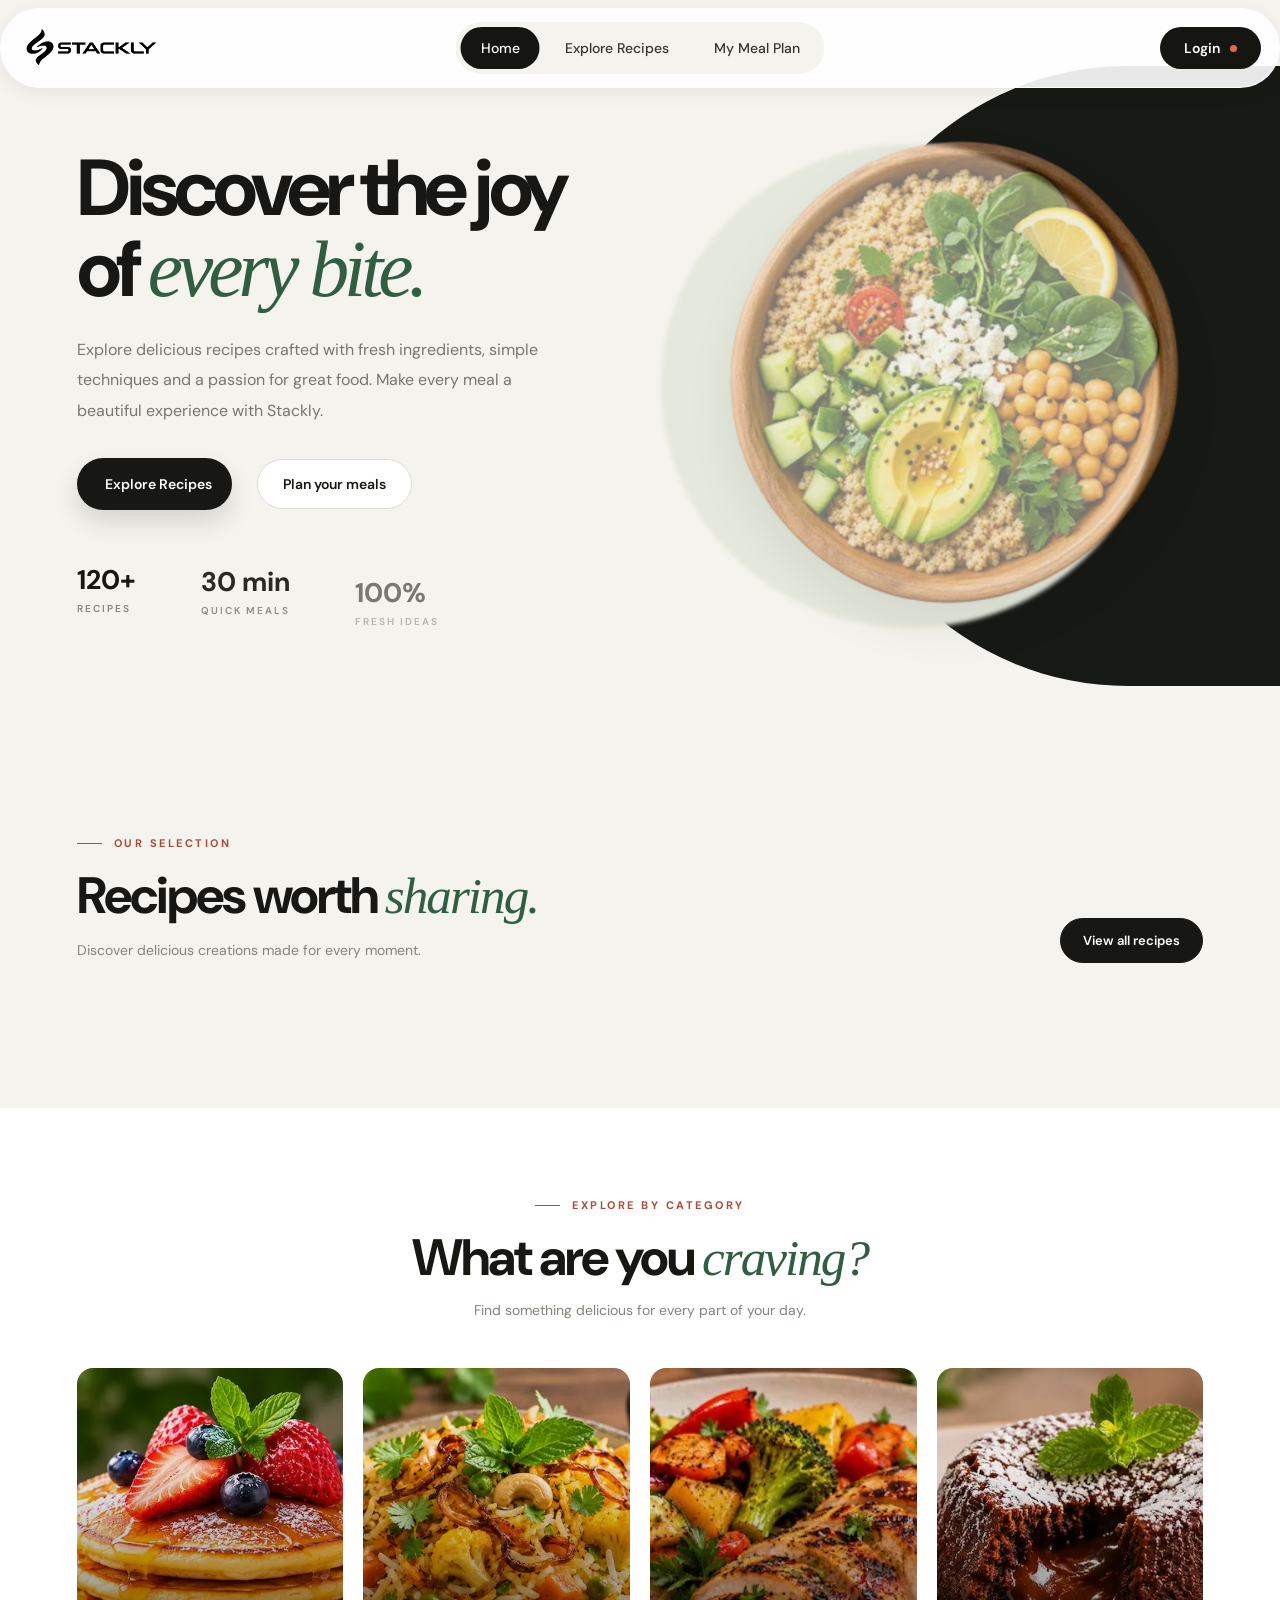
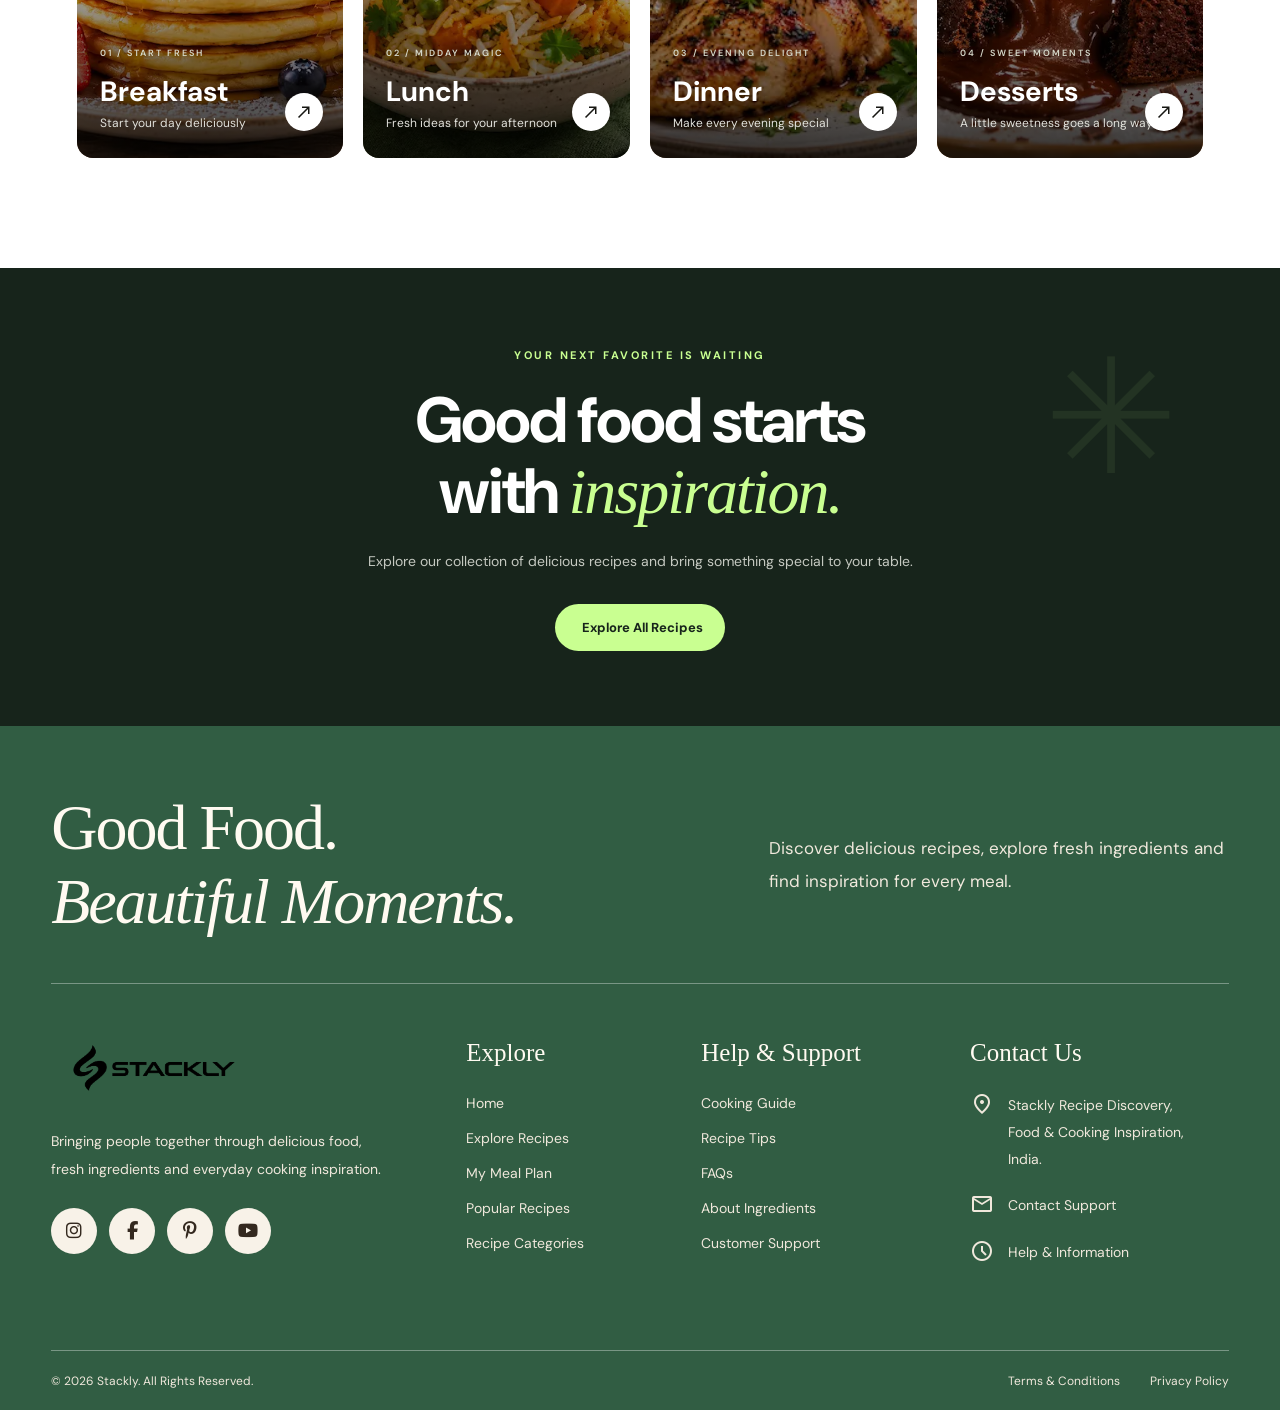
==== commit 024cdc2e: "Updated website" ====
--- a/index.html
+++ b/index.html
@@ -69,7 +69,7 @@
 
                 <!-- MOBILE LOGIN -->
 
-                <a href="404.html" class="mobile-login-btn">
+                <a href="404-page.html" class="mobile-login-btn">
                     Login
                 </a>
 
@@ -80,7 +80,7 @@
 
             <div class="navbar-actions">
 
-                <a href="404.html" class="navbar-login-btn">
+                <a href="404-page.html" class="navbar-login-btn">
                     Login
                     <span class="login-dot"></span>
                 </a>
@@ -477,19 +477,19 @@
 
             <div class="footer-social">
 
-                <a href="404.html" aria-label="Instagram">
+                <a href="404-page.html" aria-label="Instagram">
                     <i class="fa-brands fa-instagram"></i>
                 </a>
 
-                <a href="404.html" aria-label="Facebook">
+                <a href="404-page.html" aria-label="Facebook">
                     <i class="fa-brands fa-facebook-f"></i>
                 </a>
 
-                <a href="404.html" aria-label="Pinterest">
+                <a href="404-page.html" aria-label="Pinterest">
                     <i class="fa-brands fa-pinterest-p"></i>
                 </a>
 
-                <a href="404.html" aria-label="YouTube">
+                <a href="404-page.html" aria-label="YouTube">
                     <i class="fa-brands fa-youtube"></i>
                 </a>
 
@@ -519,11 +519,11 @@
                 </li>
 
                 <li>
-                    <a href="404.html">Popular Recipes</a>
-                </li>
-
-                <li>
-                    <a href="404.html">Recipe Categories</a>
+                    <a href="404-page.html">Popular Recipes</a>
+                </li>
+
+                <li>
+                    <a href="404-page.html">Recipe Categories</a>
                 </li>
 
             </ul>
@@ -540,23 +540,23 @@
             <ul>
 
                 <li>
-                    <a href="404.html">Cooking Guide</a>
-                </li>
-
-                <li>
-                    <a href="404.html">Recipe Tips</a>
-                </li>
-
-                <li>
-                    <a href="404.html">FAQs</a>
-                </li>
-
-                <li>
-                    <a href="404.html">About Ingredients</a>
-                </li>
-
-                <li>
-                    <a href="404.html">Customer Support</a>
+                    <a href="404-page.html">Cooking Guide</a>
+                </li>
+
+                <li>
+                    <a href="404-page.html">Recipe Tips</a>
+                </li>
+
+                <li>
+                    <a href="404-page.html">FAQs</a>
+                </li>
+
+                <li>
+                    <a href="404-page.html">About Ingredients</a>
+                </li>
+
+                <li>
+                    <a href="404-page.html">Customer Support</a>
                 </li>
 
             </ul>
@@ -584,7 +584,7 @@
 
             </div>
 
-            <a href="404.html" class="footer-contact-item">
+            <a href="404-page.html" class="footer-contact-item">
 
             <span class="material-symbols-outlined">mail</span>
 
@@ -592,7 +592,7 @@
 
             </a>
 
-            <a href="404.html" class="footer-contact-item">
+            <a href="404-page.html" class="footer-contact-item">
 
                 <span class="material-symbols-outlined">schedule</span>
 
@@ -615,9 +615,9 @@
 
         <div class="footer-bottom-links">
 
-            <a href="404.html">Terms & Conditions</a>
-
-            <a href="404.html">Privacy Policy</a>
+            <a href="404-page.html">Terms & Conditions</a>
+
+            <a href="404-page.html">Privacy Policy</a>
 
         </div>
 
